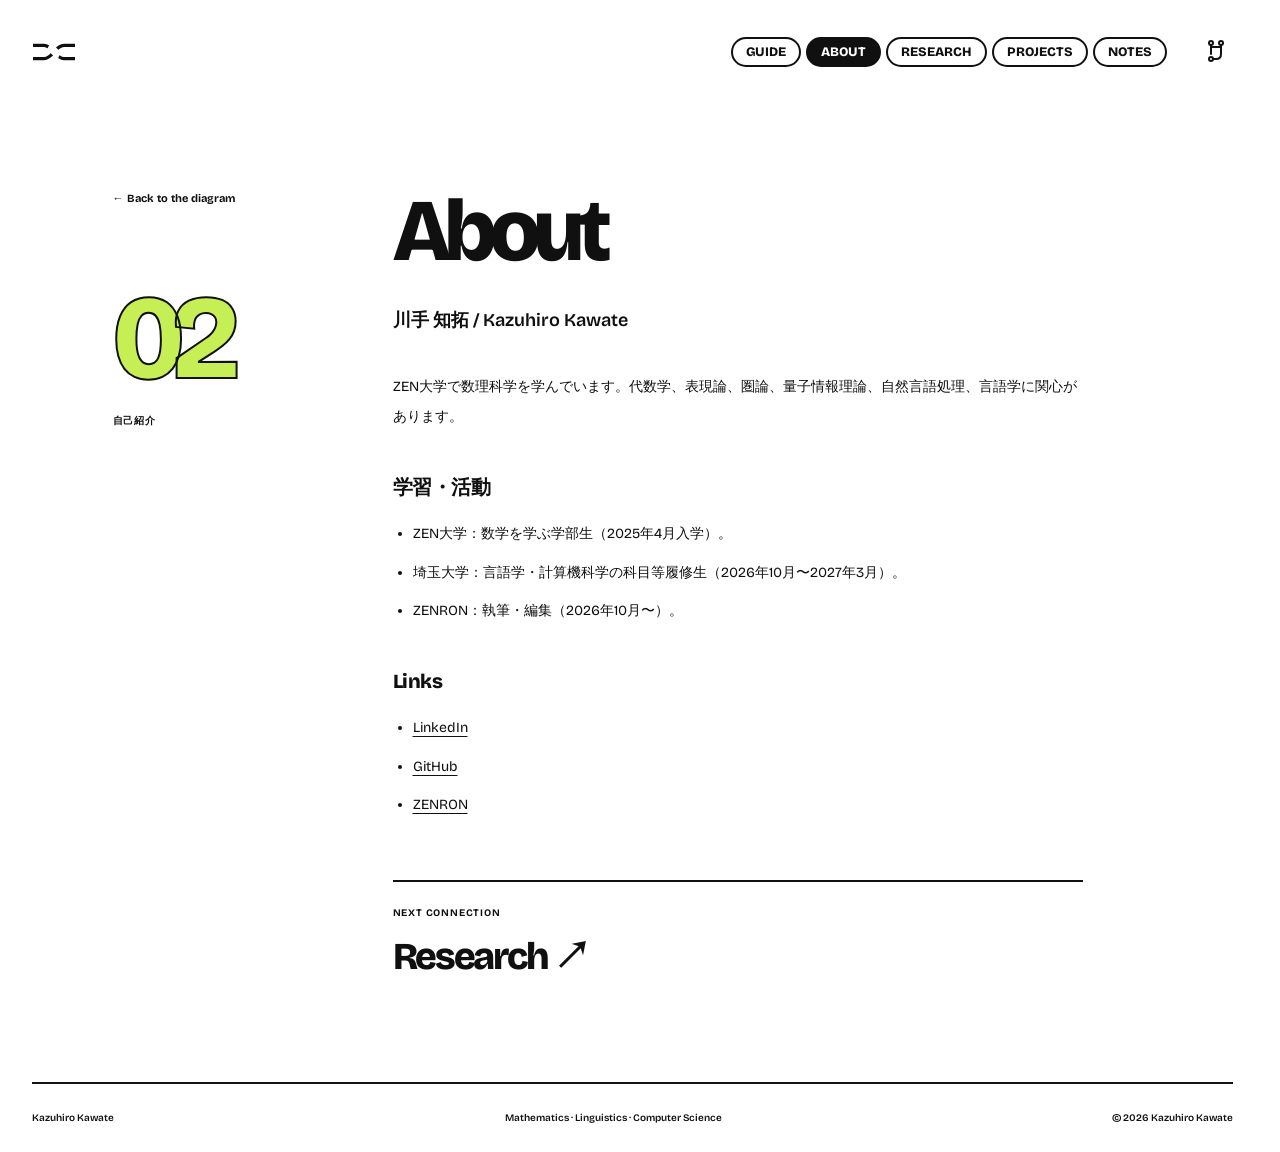
==== about/index.html @ 811c9a96 "Add latest site about" ====
<!doctype html>
<html lang="ja"><head><meta charset="utf-8"><meta name="viewport" content="width=device-width,initial-scale=1"><meta name="color-scheme" content="light"><title>About — Kazuhiro Kawate</title><meta name="description" content="川手知拓の個人研究サイト。数学・言語学・計算機科学のあいだを、触れられるストリング図式で探索する。"><link rel="icon" href="../assets/favicon.svg" type="image/svg+xml"><link rel="preload" href="../assets/fonts/bricolage-latin.woff2" as="font" type="font/woff2" crossorigin><link rel="stylesheet" href="../assets/style.css?v=1937d854e7c4"><link rel="canonical" href="https://kazuhiro-kawate.github.io/about/"><script src="../assets/diagram-model.js?v=383373b5e519" defer></script><script src="../assets/diagram-motion.js?v=80850148ad25" defer></script><script src="../assets/site.js?v=06f39db7d010" defer></script></head><body class="article-page"><a class="skip-link" href="#content">本文へスキップ</a><header class="site-header"><a class="identity" href="../index.html" aria-label="Kazuhiro Kawate ホーム"><svg viewBox="0 0 38 24" aria-hidden="true"><path d="M0 6h10c8 0 10 12 18 12h10M0 18h10C18 18 20 6 28 6h10"/><path class="mark-bridge" d="M14 7c4 2 6 6 10 8"/></svg></a><nav aria-label="メインナビゲーション"><a href="../guide/"  >Guide</a><a href="../about/"  aria-current=page>About</a><a href="../research/"  >Research</a><a href="../projects/"  >Projects</a><a href="../notes/"  >Notes</a></nav><a class="github-link" href="https://github.com/kazuhiro-kawate" aria-label="GitHubプロフィール"><svg viewBox="0 0 24 24" aria-hidden="true"><path d="M7 3v11m0-7h10m0 0v-4m0 4v7c0 3-2 5-5 5H7"/><circle cx="7" cy="3" r="2"/><circle cx="17" cy="3" r="2"/><circle cx="7" cy="19" r="2"/></svg></a></header><main id="content" class="article-layout"><aside class="article-aside"><a href="../index.html">← Back to the diagram</a><span class="article-number">02</span><span class="eyebrow">自己紹介</span></aside><article class="prose"><h1>About</h1>
<p>川手 知拓 / Kazuhiro Kawate</p>
<p>ZEN大学で数理科学を学んでいます。代数学、表現論、圏論、量子情報理論、自然言語処理、言語学に関心があります。</p>
<h2>学習・活動</h2>
<ul>
<li>ZEN大学：数学を学ぶ学部生（2025年4月入学）。</li>
<li>埼玉大学：言語学・計算機科学の科目等履修生（2026年10月〜2027年3月）。</li>
<li>ZENRON：執筆・編集（2026年10月〜）。</li>
</ul>
<h2>Links</h2>
<ul>
<li><a href="https://www.linkedin.com/in/kazuhiro-kawate/">LinkedIn</a></li>
<li><a href="https://github.com/kazuhiro-kawate">GitHub</a></li>
<li><a href="https://zenron.jp">ZENRON</a></li>
</ul><div class="article-next"><span class="eyebrow">NEXT CONNECTION</span><a href="../research/">Research ↗</a></div></article></main><footer class="site-footer"><a href="../index.html">Kazuhiro Kawate</a><span>Mathematics · Linguistics · Computer Science</span><span>© 2026 Kazuhiro Kawate</span></footer></body></html>
---- assets/style.css ----
@font-face {
  font-family: Bricolage;
  src: url('fonts/bricolage-latin.woff2') format('woff2');
  font-style: normal;
  font-weight: 200 800;
  font-display: swap;
}
:root {
  --paper: #fff;
  --ink: #101010;
  --muted: #656565;
  --rule: #dedede;
  --red: #bfef42;
  --teal: #7870f4;
  --violet: #ff714c;
  --sans: Bricolage, 'Arial Rounded MT Bold', 'Helvetica Neue', Arial, 'Hiragino Kaku Gothic ProN', sans-serif;
  --serif: var(--sans);
}
* { box-sizing: border-box; }
html { scrollbar-gutter: stable; }
body { margin: 0; background: var(--paper); color: var(--ink); font: 400 15px/1.6 var(--sans); -webkit-font-smoothing: antialiased; }
a { color: inherit; text-decoration: none; }
button,input { font: inherit; }
button { cursor: pointer; color: inherit; }
button,a,input { -webkit-tap-highlight-color: transparent; }
button:disabled { cursor: default; }
[hidden] { display: none !important; }
a:focus-visible,button:focus-visible,input:focus-visible,[tabindex]:focus-visible { outline: 3px solid #6757ed; outline-offset: 5px; }
.sr-only { position: absolute; width: 1px; height: 1px; padding: 0; margin: -1px; overflow: hidden; clip: rect(0,0,0,0); white-space: nowrap; border: 0; }
.skip-link { position: fixed; top: -100px; left: 20px; z-index: 50; border-radius: 30px; padding: 12px 20px; color: white; background: black; }
.skip-link:focus { top: 15px; }
.site-header { position: absolute; top: 0; left: 0; right: 0; height: 104px; padding: 0 32px; display: flex; align-items: center; gap: 32px; z-index: 10; }
.identity { display: flex; align-items: center; gap: 12px; font-size: 17px; font-weight: 800; line-height: 1.05; letter-spacing: -.055em; }
.identity svg { width: 42px; height: 28px; fill: none; stroke: var(--ink); stroke-width: 3; }
.identity svg .mark-bridge { stroke: white; stroke-width: 7; }
.identity-ja { display: block; margin-top: 5px; font: 500 9px/1.2 sans-serif; letter-spacing: .13em; }
.site-header nav { margin-left: auto; display: flex; gap: 5px; }
.site-header nav a { border: 2px solid var(--ink); border-radius: 99px; font-size: 13px; font-weight: 800; text-transform: uppercase; padding: 5px 13px; line-height: 1.25; transition: background .18s, color .18s; }
.site-header nav a:hover,.site-header nav [aria-current] { background: var(--ink); color: white; }
.github-link { font-size: 11px; font-weight: 800; display: flex; gap: 12px; align-items: center; }
.github-link span { font-size: 20px; }
.home,.home main,.journey,.scene { height: 100svh; height: 100dvh; overflow: hidden; }
.journey,.scene { position: relative; }
.scene::before { content: ''; position: absolute; width: 140%; left: -20%; top: 45%; height: 65%; pointer-events: none; background-image: linear-gradient(#1515150b 1px,transparent 1px),linear-gradient(90deg,#1515150b 1px,transparent 1px); background-size: 84px 84px; transform: perspective(700px) rotateX(58deg); transform-origin: 50% 0; mask-image: radial-gradient(ellipse at 50% 50%,#0007,transparent 65%); }
.intro { position: absolute; z-index: 2; left: 48px; top: max(160px,18%); pointer-events: none; }
.eyebrow { font-size: 10px; font-weight: 700; letter-spacing: .08em; line-height: 1.5; }
.intro .eyebrow { display: inline-flex; align-items: center; gap: 8px; margin: 0 0 28px; padding: 6px 10px; border: 1.5px solid var(--ink); border-radius: 20px; font-size: 9px; letter-spacing: .025em; background: white; }
.live-dot { display: inline-block; width: 7px; height: 7px; border-radius: 50%; background: var(--ink); }
.intro h1 { font: 800 clamp(96px,10.5vw,152px)/.78 var(--sans); letter-spacing: -.09em; margin: 0; font-optical-sizing: auto; }
.headline-line { display: block; }
.title-dot { color: var(--red); text-shadow: 1px 1px 0 #101010; }
.intro-description { margin: 28px 0 0; font: 600 12px/1.9 sans-serif; letter-spacing: .04em; }
.disciplines { display: flex; align-items: center; gap: 10px; margin-top: 20px; font-size: 9px; font-weight: 700; letter-spacing: .015em; }
.disciplines i { font-style: normal; color: #777; }
.diagram-viewport { position: absolute; inset: 0; overflow-x: auto; overflow-y: hidden; scrollbar-width: none; }
.diagram-viewport::-webkit-scrollbar { display: none; }
.diagram-world { position: absolute; top: calc(50% - 240px); left: 0; width: 3700px; height: 720px; }
.strings { position: absolute; inset: 0; width: 3700px; height: 720px; overflow: visible; pointer-events: none; }
.wire { fill: none; stroke: inherit; stroke-width: inherit; stroke-linecap: round; }
.tube-a { --tube: var(--red); }
.tube-b { --tube: var(--teal); }
.tube-c { --tube: var(--violet); }
.tube-shadow { fill: none; stroke: #141414; stroke-width: 26px; opacity: .16; filter: blur(7px); transform: translateY(12px); }
.tube-outline { fill: none; stroke: #1616164d; stroke-width: 23px; }
.tube-body { fill: none; stroke: var(--tube); stroke-width: 22px; filter: url(#tube-plastic); }
.tube-sheen { fill: none; stroke: white; stroke-width: 3px; opacity: .52; transform: translateY(-5px); }
.wire-gap,.wire-gap-c { stroke: white; stroke-width: 38px; }
.diagram-labels text { fill: var(--ink); font: 800 14px var(--sans); }
.diagram-asides { display: none; }
.diagram-node { position: absolute; width: 212px; height: 112px; transform: translate(-50%,-50%); z-index: 3; --node-color: var(--red); }
.diagram-node.teal { --node-color: var(--teal); }
.diagram-node.violet { --node-color: var(--violet); }
.node-index { position: absolute; left: 10px; top: -28px; padding: 2px 8px; background: #fff; border: 1.5px solid #111; border-radius: 30px; font-size: 9px; font-weight: 800; line-height: 1.3; white-space: nowrap; }
.node-card { position: relative; display: flex; width: 212px; height: 112px; gap: 15px; align-items: center; padding: 16px 20px; border: 2px solid #141414; border-radius: 27px; background: linear-gradient(155deg,#ffffff74,transparent 50%),var(--node-color); color: #111; box-shadow: inset 0 3px 0 #ffffffad,inset 0 -9px 0 #00000015,0 16px 16px -8px #00000033; cursor: grab; touch-action: none; user-select: none; transition: box-shadow .2s; }
.node-card::before,.node-card::after { content: ''; position: absolute; top: calc(50% - 9px); width: 18px; height: 18px; border-radius: 50%; border: 2px solid #111; background: var(--node-color); box-shadow: inset 1px 2px 4px #0003; z-index: -1; }
.node-card::before { left: -10px; }.node-card::after { right: -10px; }
.node-card:hover { box-shadow: inset 0 3px 0 #fff9,inset 0 -9px 0 #0002,0 24px 22px -8px #0004; }
.node-symbol { font: 800 52px/1 var(--sans); letter-spacing: -.1em; transition: transform .35s cubic-bezier(.2,.8,.2,1); }
.node-card:hover .node-symbol { transform: rotate(-12deg) scale(1.14); }
.node-title { font-size: 19px; font-weight: 800; letter-spacing: -.05em; line-height: 1; }
.node-title>span { display: block; margin-top: 9px; font: 600 9px sans-serif; letter-spacing: .03em; }
.node-arrow { align-self: start; margin-left: auto; font-size: 22px; font-weight: 800; line-height: 1; }
.drag-handle { position: absolute; top: 128px; left: 8px; border: 0; padding: 6px 2px; border-bottom: 1px solid #111; color: #444; background: transparent; font-size: 9px; font-weight: 800; cursor: grab; touch-action: none; white-space: nowrap; }
.drag-handle span { font-size: 15px; vertical-align: -1px; margin-right: 4px; }
.node-caption { position: absolute; top: 169px; left: 10px; font: 500 10px/1.5 sans-serif; color: #555; white-space: nowrap; }
.node-card.is-moving,.drag-handle.is-moving,.crossing-handle.is-moving { cursor: grabbing; }
.node-card.is-moving { box-shadow: inset 0 3px 0 #fff9,inset 0 -8px 0 #0002,0 26px 28px -8px #0005; }
.crossing-handle { position: absolute; z-index: 4; transform: translate(-50%,-50%); width: 54px; height: 84px; border: 0; background: transparent; font: 800 12px/1 var(--sans); padding: 0 0 62px; cursor: grab; touch-action: none; }
.crossing-handle::after { content: ''; position: absolute; left: 14px; top: 30px; width: 26px; height: 26px; border: 2px dashed black; border-radius: 50%; opacity: 0; }
.crossing-handle:hover::after,.crossing-handle:focus-visible::after { opacity: .8; }
.crossing-handle:disabled { pointer-events: none; }
.crossing-note { position: absolute; top: 53px; display: flex; flex-direction: column; gap: 10px; }
.crossing-note span:first-child { font-size: 28px; line-height: 1; font-weight: 800; letter-spacing: -.06em; }
.crossing-note span+span { font-size: 8px; font-weight: 700; letter-spacing: .04em; }
.end-note { position: absolute; left: 3420px; top: 0; white-space: nowrap; }
.end-note p { font: 800 72px/.86 var(--sans); letter-spacing: -.08em; margin: 28px 0; }
.end-note .eyebrow { font-size: 8px; }
.coherence-tools { position: absolute; top: 112px; right: 32px; z-index: 6; display: flex; gap: 1px; padding: 6px; border-radius: 40px; background: #111; box-shadow: 0 8px 15px -6px #0003; }
.coherence-tools button { border: 0; border-radius: 30px; padding: 9px 12px; background: transparent; color: #fff; font-size: 10px; font-weight: 700; line-height: 1.2; white-space: nowrap; transition: background .18s,color .18s; }
.coherence-tools button:hover { background: #fff; color: #111; }
.coherence-tools button:disabled { opacity: .27; background: transparent; color: white; }
.coherence-tools [aria-pressed=true] { color: #111; background: var(--red); }
.scene-bottom { position: absolute; bottom: 109px; left: 32px; right: 32px; display: flex; align-items: center; gap: 30px; z-index: 5; pointer-events: none; }
.scroll-cue { display: flex; align-items: center; gap: 14px; background: white; box-shadow: 0 0 20px 10px white; }
.scroll-cue>span:first-child { display: flex; width: 42px; height: 42px; justify-content: center; align-items: center; border: 2px solid #111; border-radius: 50%; font-size: 24px; font-weight: 700; }
.scroll-cue>div { font-size: 15px; line-height: 1.2; font-weight: 800; letter-spacing: -.035em; }
.scroll-cue>div span { display: block; font-size: 8px; font-weight: 500; letter-spacing: 0; margin-top: 7px; }
.cue-line { width: 50px; height: 2px; background: #111; }
.scroll-cue>span:last-child { font-size: 20px; font-weight: 800; }
.scene-note { margin-left: auto; font: 500 10px/1.8 sans-serif; text-align: right; background: white; box-shadow: 0 0 14px 5px white; }
.diagram-tools { display: flex; gap: 8px; pointer-events: auto; }
.text-button { display: inline-flex; align-items: center; gap: 22px; border: 2px solid #111; border-radius: 30px; padding: 9px 16px; background: white; font-size: 11px; font-weight: 800; line-height: 1.4; width: max-content; transition: color .15s,background .15s; }
.text-button:hover { background: #111; color: white; }
.journey-controls { position: absolute; bottom: 0; height: 74px; left: 32px; right: 32px; display: flex; gap: 24px; align-items: center; border-top: 2px solid #111; background: white; z-index: 6; }
.chapter-tabs { display: flex; gap: 14px; }
.chapter-tabs button { display: flex; align-items: center; gap: 6px; border: 0; border-radius: 30px; background: none; font-size: 10px; font-weight: 800; padding: 8px 12px; }
.chapter-tabs button.is-active { background: var(--ink); color: white; }
.chapter-tabs button span { font-size: 10px; }
.progress-track { flex: 1; height: 3px; background: #e5e5e5; border-radius: 4px; overflow: hidden; }
.progress-track span { display: block; height: 100%; background: #111; width: 100%; transform-origin: left; transform: scaleX(0); }
.journey-count { font-size: 11px; font-weight: 800; white-space: nowrap; }
.quiet * { scroll-behavior: auto !important; animation: none !important; transition: none !important; }
.quiet .intro { will-change: auto; }
.quiet .node-card:hover .node-symbol { transform: none; }
dialog { border: 3px solid #111; border-radius: 30px; background: white; padding: 32px 44px 42px; color: #111; width: min(790px,calc(100% - 40px)); max-height: 86svh; overscroll-behavior: contain; scrollbar-width: thin; box-shadow: 0 25px 100px #0004; animation: open-panel .25s cubic-bezier(.2,.8,.2,1); }
dialog::backdrop { background: #b3a9f04d; backdrop-filter: blur(8px); }
@keyframes open-panel { from { opacity: 0; transform: translateY(16px) scale(.985); } to { opacity: 1; transform: none; } }
html:has(dialog[open]) { overflow: hidden; }
.dialog-top { display: flex; align-items: center; justify-content: space-between; padding-bottom: 22px; margin-bottom: 36px; border-bottom: 2px solid #111; }
.dialog-top .eyebrow { padding: 4px 9px; border: 1.5px solid #111; border-radius: 20px; font-size: 9px; }
.close-dialog { border: 0; border-radius: 30px; background: #111; color: white; padding: 6px 14px; font-size: 12px; font-weight: 800; }
.close-dialog span { font-size: 25px; line-height: 1; vertical-align: -3px; margin-left: 14px; }
dialog>.text-button { margin-top: 28px; }
.prose { font: 400 14px/2.1 var(--sans); overflow-wrap: anywhere; }
.prose h1 { font: 800 clamp(56px,7vw,88px)/.95 var(--sans); letter-spacing: -.065em; margin: 0 0 32px; }
.prose h1+p { font-size: 18px; line-height: 1.6; font-weight: 600; margin-bottom: 38px; }
.prose h2 { font-size: 20px; line-height: 1.4; font-weight: 800; letter-spacing: -.025em; margin: 42px 0 18px; }
.prose p { margin: 0 0 22px; }
.prose ul { padding-left: 20px; margin: 0 0 26px; }
.prose li { margin: 9px 0; }
.prose a:not(.text-button) { text-decoration: underline; text-underline-offset: 4px; }
.prose a:hover { text-decoration-thickness: 2px; }
.prose code { font: 12px/1.5 monospace; background: #eaf9c8; padding: 4px 6px; border-radius: 5px; }
.small { font-size: 11px !important; line-height: 1.8; color: #666; }
.motion-setting { margin-top: 30px; font-size: 12px; }
.motion-setting label { display: flex; align-items: center; gap: 10px; cursor: pointer; }
.motion-setting input { accent-color: #111; }
.article-layout { display: grid; grid-template-columns: 200px minmax(0,690px); gap: 80px; max-width: 1100px; margin: auto; padding: 190px 30px 100px; }
.article-aside { display: flex; flex-direction: column; align-items: start; }
.article-aside>a { font-size: 11px; font-weight: 700; }
.article-number { font: 800 120px/1 var(--sans); letter-spacing: -.09em; margin-top: 70px; color: #c6ee55; -webkit-text-stroke: 2px #111; }
.article-aside>.eyebrow { margin-top: 16px; }
.article-next { border-top: 2px solid #111; margin-top: 60px; padding-top: 24px; display: flex; flex-direction: column; gap: 10px; }
.article-next>a { font: 800 38px var(--sans); letter-spacing: -.06em; text-decoration: none !important; }
.site-footer { display: flex; justify-content: space-between; margin: 0 32px; padding: 26px 0; gap: 20px; border-top: 2px solid #111; font-size: 10px; font-weight: 600; }
.compatibility { max-width: 760px; margin: 180px auto 90px; padding: 30px; }
.experiment { border: 2px solid #111; border-radius: 25px; padding: 28px; margin-top: 40px; background: #fafafa; }
.experiment>.eyebrow { margin: 0; font-size: 9px; }
.experiment h2 { font-size: 30px; letter-spacing: -.05em; margin-top: 20px; }
.experiment>p { font-size: 12px; }
.symmetry-diagram { width: 100%; height: auto; overflow: visible; display: block; margin: 35px 0; }
.symmetry-diagram path { fill: none; stroke-width: 9px; stroke-linecap: round; }
.symmetry-diagram .a { stroke: #7a49e8; }.symmetry-diagram .b { stroke: #81b72c; }.symmetry-diagram .gap { stroke: #fafafa; stroke-width: 19px; }
.symmetry-diagram text { fill: #111; font: 800 14px var(--sans); }
.equation { text-align: center; font-size: 17px !important; font-weight: 700; }.equation span { font-size: 11px; }
.experiment .small { margin-top: 20px; margin-bottom: 0; }
@media(min-width:761px) and (max-height:800px) {
  .intro { top: 166px; }
  .intro h1 { font-size: clamp(88px,9.4vw,120px); }
  .intro .eyebrow { margin-bottom: 22px; }
  .intro-description { margin-top: 22px; }
  .diagram-world { top: 100px; }
}
@media(max-width:1000px) {
  .site-header { padding: 0 26px; gap: 20px; }
  .site-header nav a { padding: 5px 10px; font-size: 11px; }
  .github-link { display: none; }
  .intro { left: 32px; }.intro h1 { font-size: 104px; }
  .scene-note { display: none; }.diagram-tools { margin-left: auto; }
  .coherence-tools { right: 26px; }
  .chapter-tabs { gap: 5px; }.chapter-tabs button { padding: 7px 9px; }
  .article-layout { grid-template-columns: 140px minmax(0,690px); gap: 40px; }
}
@media(max-width:760px) {
  .site-header { padding: 24px 22px 0; align-items: start; height: 110px; }
  .identity { font-size: 14px; gap: 9px; }.identity svg { width: 34px; }.identity-ja { font-size: 8px; }
  .site-header nav { position: absolute; left: 22px; right: 22px; top: 82px; justify-content: space-between; gap: 4px; }
  .site-header nav a { font-size: 10px; padding: 5px 11px; }
  .coherence-tools { top: auto; bottom: 152px; left: 22px; right: 22px; padding: 5px; justify-content: space-around; }
  .coherence-tools button { font-size: 9px; padding: 9px 7px; }
  .intro { top: 154px; left: 22px; right: 20px; }
  .intro .eyebrow { font-size: 7px; letter-spacing: 0; margin-bottom: 21px; padding: 5px 8px; }
  .intro h1 { font-size: clamp(56px,17.5vw,112px); line-height: .85; letter-spacing: -.085em; }
  .headline-line:first-child,.headline-line:nth-child(2) { display: inline; }
  .headline-line:first-child::after { content: ' '; }
  .headline-line:last-child { display: block; }
  .intro-description { font-size: 10px; margin-top: 17px; line-height: 1.8; }
  .disciplines { display: none; }
  .diagram-world { top: 280px; }
  .diagram-node { width: 190px; height: 100px; }
  .node-card { width: 190px; height: 100px; border-radius: 24px; padding: 15px 18px; gap: 13px; }
  .node-symbol { font-size: 48px; }.node-title { font-size: 18px; }.node-title>span { font-size: 8px; }
  .node-index { font-size: 8px; top: -25px; }.node-caption { display: none; }
  .drag-handle { top: 111px; font-size: 8px; }
  .tube-body { stroke-width: 15px; }.tube-outline { stroke-width: 16px; }.tube-sheen { stroke-width: 2px; transform: translateY(-3px); }.tube-shadow { stroke-width: 20px; transform: translateY(9px); }
  .wire-gap,.wire-gap-c { stroke-width: 27px; }
  .crossing-handle { font-size: 10px; }
  .crossing-note { top: 35px; }.crossing-note span:first-child { font-size: 23px; }.crossing-note span+span { font-size: 7px; }
  .scene-bottom { bottom: 85px; left: 22px; right: 22px; gap: 8px; }
  .scroll-cue { gap: 10px; box-shadow: none; }.scroll-cue>span:first-child { width: 32px; height: 32px; font-size: 18px; }
  .scroll-cue>div { font-size: 12px; }.scroll-cue>div span { display: none; }.cue-line,.scroll-cue>span:last-child { display: none; }
  .diagram-tools { gap: 6px; }.diagram-tools .text-button { padding: 7px 10px; font-size: 9px; }
  .journey-controls { left: 22px; right: 22px; height: 61px; gap: 0; justify-content: space-between; }
  .chapter-tabs { width: 100%; justify-content: space-between; gap: 0; }.chapter-tabs button { padding: 7px 7px; gap: 4px; font-size: 8px; }.chapter-tabs button span { font-size: 9px; }
  .progress-track,.journey-count { display: none; }
  .end-note { top: 20px; }.end-note p { font-size: 55px; }
  dialog { width: calc(100% - 22px); max-height: 88svh; border-radius: 24px; padding: 22px 24px 32px; }
  .dialog-top { margin-bottom: 28px; padding-bottom: 18px; }.dialog-top .eyebrow { font-size: 8px; }
  .prose { font-size: 13px; }.prose h1 { font-size: 62px; }.prose h1+p { font-size: 17px; }.prose h2 { font-size: 18px; }
  .article-layout { display: block; padding: 160px 24px 65px; }.article-aside { flex-direction: row; justify-content: space-between; margin-bottom: 36px; }.article-number { display: none; }.article-aside>.eyebrow { margin: 0; }
  .site-footer { margin: 0 24px; padding: 22px 0; flex-wrap: wrap; gap: 12px; font-size: 8px; }.site-footer span:nth-child(2) { order: 3; width: 100%; }
  .experiment { padding: 20px; border-radius: 20px; }.experiment h2 { font-size: 27px; }
  .compatibility { padding: 24px; margin: 150px auto 70px; }.compatibility h1 { font-size: 40px; }
}
@media(max-width:760px) and (max-height:750px) {
  .intro { top: 144px; }.intro h1 { font-size: clamp(49px,16.4vw,80px); }.intro .eyebrow { margin-bottom: 15px; }.intro-description { display: none; }
  .diagram-world { top: 285px; }
  .diagram-node,.node-card { height: 64px; }.node-card { padding: 9px 17px; border-radius: 20px; gap: 12px; }.node-symbol { font-size: 34px; }.node-title { font-size: 15px; }.node-title>span { font-size: 7px; margin-top: 4px; }
  .drag-handle { top: 78px; }.node-index { top: -22px; font-size: 7px; }
  .coherence-tools { bottom: 137px; }.scene-bottom { bottom: 78px; }.journey-controls { height: 57px; }
}
@media(min-width:761px) and (max-height:650px) {
  .intro { top: 145px; }.intro h1 { font-size: 88px; }.intro-description,.disciplines { display: none; }
  .diagram-node,.node-card { height: 72px; }.node-symbol { font-size: 38px; }.drag-handle { top: 82px; }.node-caption { display: none; }
}
@media(prefers-reduced-motion:reduce) { *,*::before,*::after { animation: none !important; transition: none !important; scroll-behavior: auto !important; } }
@media print { .home { height: auto; overflow: visible; }.home main,.site-header nav,.github-link,.article-aside,dialog,.coherence-tools,.motion-setting,.symmetry-toggle { display: none !important; }.article-layout { display: block; padding: 40px 0; }.site-header { position: static; }.prose { font-size: 11pt; }.prose h1 { font-size: 32pt; }.site-footer { margin: 20px 0; }.experiment { break-inside: avoid; } }
.node-card { background: radial-gradient(ellipse at var(--light-x,20%) var(--light-y,10%),#ffffff8c,transparent 70%),var(--node-color); }
@media(min-width:761px) {
  .intro h1 { letter-spacing: -.075em; }
  .intro-description { position: absolute; top: -2px; left: 350px; width: 240px; margin: 0; font-size: 11px; }
  .disciplines { position: absolute; top: 51px; left: 350px; width: 280px; margin: 0; gap: 7px; font-size: 8px; }
}
@media(max-width:760px) {
  .coherence-tools { top: 122px; bottom: auto; }
  .intro { top: 180px; }
}
@media(max-width:760px) and (max-height:750px) {
  .intro { top: 176px; }
  .intro .eyebrow { margin-bottom: 12px; }
}
.intro h1 { font-size: clamp(88px,8.5vw,124px); line-height: .83; letter-spacing: -.075em; }
.end-links { display: flex; flex-direction: column; align-items: start; gap: 10px; margin: 20px 0 28px; }
.end-links a { font-size: 25px; line-height: 1.1; letter-spacing: -.045em; font-weight: 800; }
.end-links a:hover { text-decoration: underline; text-underline-offset: 4px; }
@media(min-width:761px) {
  .intro-description { top: 245px; left: 0; }
  .disciplines { top: 300px; left: 0; }
}
@media(min-width:761px) and (max-height:800px) {
  .intro h1 { font-size: clamp(80px,8.4vw,110px); }
  .intro-description { top: 224px; }.disciplines { top: 280px; }
}
@media(max-width:760px) {
  .intro h1 { font-size: clamp(49px,15.8vw,96px); line-height: .9; }
  .headline-line:first-child,.headline-line:nth-child(2) { display: block; }
  .headline-line:first-child::after { content: none; }
  .intro-description { font-size: 10px; }
}
@media(max-width:760px) and (max-height:750px) {
  .intro h1 { font-size: clamp(47px,15vw,78px); }
}
@media(min-width:761px) {
  .intro-description { top: 280px; }.disciplines { top: 340px; }
}
@media(min-width:761px) and (max-height:800px) {
  .intro-description { top: 252px; }.disciplines { top: 312px; }
}
.github-link { display:flex!important; width:34px; height:34px; justify-content:center; }
.github-link svg { width:24px; height:24px; fill:white; stroke:#111; stroke-width:2; stroke-linecap:round; stroke-linejoin:round; }
.identity { width:44px; height:40px; justify-content:center; }
.composition-dock,.placement-hint { position:absolute; top:174px; right:32px; z-index:8; border:2px solid #111; border-radius:20px; padding:15px 18px; background:white; max-width:380px; box-shadow:0 10px 25px #0002; }
.selection-summary { margin:0 0 10px; font-size:12px; font-weight:800; }
.composition-dock>div { display:flex;gap:6px; }
.composition-dock button { border:1.5px solid #111; border-radius:20px; padding:6px 12px; font-size:11px; font-weight:700; background:white; }
.composition-dock button:hover { background:#111;color:white; }.composition-dock button:disabled { opacity:.3;cursor:default; }
.composition-feedback { font:500 10px/1.5 sans-serif; margin:9px 0 0; max-width:320px; }
.composition-feedback:empty { display:none; }
.node-select { position:absolute;top:-31px;right:8px;width:26px;height:26px;padding:0;border:2px solid #111;border-radius:50%;background:white;color:#111;font-size:16px;z-index:5; }
.node-select[aria-pressed=true] { background:#111;color:white; }
.diagram-node.selected .node-card { outline:3px solid #111;outline-offset:5px; }
.compose-mode .node-card { cursor:pointer; }
.composite-node { width:296px; }
.composite-node .node-card { width:296px; background:linear-gradient(145deg,#f7f1ff,#d4cbff); padding:22px 30px;justify-content:center;flex-direction:column;gap:8px; }
.composite-node .node-symbol { font-size:30px;line-height:1.2;letter-spacing:-.04em;text-align:center;word-break:normal;max-width:240px; }
.composite-node .node-title { font-size:13px;letter-spacing:0;text-align:center; }.composite-node .node-title>span { margin-top:6px; }
.composite-node .node-arrow { position:absolute;top:14px;right:16px; }
.composite-node .node-card::before,.composite-node .node-card::after { display:none; }
.composite-port { position:absolute;left:-10px;width:18px;height:18px;border:2px solid #111;border-radius:50%;background:var(--port-color);transform:translateY(-50%); }
.composite-port.output { left:auto;right:-10px; }.composite-port.is-identity { background:white; }
.composite-port-label { position:absolute;left:17px;transform:translateY(-50%);font:800 9px var(--sans); }
.composite-links { display:flex;flex-wrap:wrap;gap:9px;margin-top:16px; }
.composite-links button { border:2px solid #111;border-radius:24px;background:white;padding:9px 15px;font-size:12px;font-weight:700; }.composite-links button:hover{background:#111;color:white;}
.pair-preview { position:absolute;width:160px;height:90px;transform:translate(-50%,-50%);pointer-events:none;z-index:5;opacity:.7; }
.pair-preview svg { width:100%;height:100%;overflow:visible; }.pair-preview path {fill:none;stroke:#111;stroke-width:4;stroke-dasharray:6 5;}.pair-preview>span{position:absolute;top:-22px;left:65px;font:800 15px var(--sans);}
.pair-remove { position:absolute;transform:translate(-50%,-50%);z-index:5;border:1.5px solid #111;border-radius:20px;background:white;padding:4px 8px;font:800 10px var(--sans); }
.pair-remove:hover { background:#111;color:white; }.pair-mode .diagram-viewport { cursor:crosshair; }.placement-hint { font:600 11px/1.7 sans-serif; }
@media(max-width:760px){
 .site-header {justify-content:space-between;}.site-header nav{top:78px;}.github-link{margin-left:auto;}.coherence-tools{gap:0;}.coherence-tools button{padding:8px 5px;font-size:8px;}
 .composition-dock,.placement-hint{top:180px;left:22px;right:22px;padding:12px 13px;max-width:none;}.composition-dock button{font-size:10px;padding:6px 10px;}.compose-mode .intro,.pair-mode .intro{visibility:hidden!important;}
 .composite-node,.composite-node .node-card{width:296px;}.composite-node .node-symbol{font-size:26px;}.composite-node .node-title{font-size:11px;}.composite-port-label{font-size:8px;}
}
.scene-bottom { justify-content:flex-end; }
.port-layer { position:absolute;inset:0;pointer-events:none; }
.composite-node .node-card { padding:16px 28px; }
.composite-node { animation:composite-reveal .2s ease-out; }
@keyframes composite-reveal { from{opacity:0}to{opacity:1} }
@media(max-width:760px) and (max-height:750px){.composite-node .node-card{padding:8px 28px;gap:3px;}.composite-node .node-title{font-size:10px;}.composite-node .node-title>span{display:none}}
@media(min-width:761px){.composition-dock{top:160px;padding:9px 13px;}.selection-summary{margin-bottom:5px;font-size:11px;line-height:1.3;}.composition-dock button{padding:4px 10px;}.composition-feedback{margin-top:5px}}
@media(min-width:761px) and (max-height:650px){.composition-dock{left:32px;right:auto;top:155px;}.composition-dock .selection-summary{display:none}.coherence-tools{top:94px}}
.composite-node .node-symbol,#composite-title { font-family:Georgia,'Times New Roman',serif;font-weight:600;letter-spacing:-.025em; }
/* The viewport is the only scroll container in the diagram. Focus must never
   scroll the enclosing scene and pull fixed controls over the header. */
.home main,.journey,.scene { overflow:clip; }

.identity-option { display:flex;align-items:center;gap:7px;margin-top:8px;font:600 10px/1.4 sans-serif;cursor:pointer; }
.identity-option input { accent-color:#111;width:14px;height:14px;margin:0; }
.composite-node.omits-identities .node-symbol { position:absolute;left:28px;right:28px;top:var(--formula-y);transform:translateY(-50%); }
.composite-node.omits-identities .node-title { position:absolute;left:28px;right:28px;top:var(--caption-y);transform:translateY(-50%); }
/* Keep the inspector clear of the box selection controls below it. */
@media(min-width:761px){.composition-dock{left:32px;right:auto;top:160px}.composition-dock .identity-option{margin-top:5px}}

.compose-mode .intro { visibility:hidden; }

/* Straight incoming wires leave the name and site label above the diagram. */
.intro .intro-caption { display:block;width:max-content;margin:20px 0 0;border:0;padding:0;background:none;font-size:10px;letter-spacing:.09em; }
@media(min-width:761px){
 .intro { top:clamp(112px,15vh,148px); }
 .intro h1 { font-size:clamp(74px,7.5vw,112px); }
 .intro .intro-caption { margin-top:14px; }
 .composition-dock { left:auto;right:32px;top:166px;max-width:380px; }
}
@media(min-width:761px) and (max-height:650px){
 .intro{top:108px}.intro h1{font-size:clamp(58px,5.6vw,82px)}.intro .intro-caption{margin-top:14px}
 .composition-dock{left:auto;right:32px;top:145px}
}
@media(max-width:760px){
 .intro { top:176px; }
 .intro .intro-caption { display:block;margin-top:16px;font-size:8px; }
 .site-header nav a { font-size:9px;padding:5px 8px; }
 .chapter-tabs button{padding:7px 4px;gap:3px}.chapter-tabs button span{font-size:8px}
 .composition-dock { top:172px;left:auto;right:22px;width:max-content;max-width:calc(100% - 44px); }
}

.compose-mode .crossing-note { visibility:hidden; }

.wire-gap-b { stroke:white;stroke-width:38px; }
.crossing-note { display:flex;border:0;background:transparent;text-align:left;color:#111;cursor:pointer;pointer-events:auto; }
.crossing-note:hover { text-decoration:underline;text-underline-offset:5px; }
.word-dock { position:absolute;right:32px;top:166px;z-index:8;width:440px;max-height:calc(100dvh - 255px);overflow:auto;border:2px solid #111;border-radius:20px;background:white;padding:16px;box-shadow:0 10px 25px #0002; }
.word-heading { display:flex;align-items:center;justify-content:space-between;font-size:14px; }.word-heading button{border:0;background:transparent;font-size:22px;}
.word-explanation,.word-status,.word-limit { font:500 10px/1.7 sans-serif;margin:8px 0; }.word-status{min-height:17px}.word-limit{color:#666;margin-bottom:0}
.word-tokens { display:flex;flex-wrap:wrap;gap:6px;list-style:none;margin:12px 0;padding:0;max-height:150px;overflow:auto;counter-reset:word; }
.word-tokens li { display:flex;align-items:center;border:1.5px solid #111;border-radius:10px;counter-increment:word; }.word-tokens li::before{content:counter(word);font-size:8px;color:#666;padding-left:5px;}
.word-tokens select { border:0;background:transparent;padding:5px;font:600 17px Georgia,serif; }.word-tokens button{border:0;background:transparent;padding:5px;font-size:13px;}
.word-add,.word-actions{display:flex;align-items:center;flex-wrap:wrap;gap:6px;margin-top:9px;font-size:10px}.word-add select{font:600 17px Georgia,serif;border:1px solid #111;border-radius:8px;padding:3px;}
.word-dock button:not([data-word-close]) { border:1px solid #111;border-radius:14px;background:white;padding:5px 9px;font-size:10px; }.word-dock button:disabled{opacity:.3}.word-dock [data-word-apply]{background:#111!important;color:white}
.word-mode .intro,.word-mode .crossing-note{visibility:hidden!important}
@media(max-width:760px){.word-dock{top:172px;right:22px;width:calc(100% - 44px);max-height:calc(100dvh - 250px);padding:12px}.word-explanation{font-size:9px}.word-tokens{max-height:110px}.word-add,.word-actions{gap:5px}.word-dock button:not([data-word-close]){padding:5px 7px;font-size:9px}.coherence-tools button{padding-left:4px;padding-right:4px}.wire-gap-b{stroke-width:27px}}
@media(min-width:761px) and (max-height:650px){.word-dock{top:145px;max-height:calc(100dvh - 235px)}}

@media(max-width:760px){.site-header nav a{font-size:8px;padding:5px 6px;white-space:nowrap}.intro .intro-caption{margin-top:10px;font-size:7px}}
.word-heading { position:sticky;top:0;z-index:2;background:white;box-shadow:0 -16px 0 white;padding-bottom:5px; }

.word-target-row { display:flex;align-items:center;justify-content:space-between;gap:8px;font:500 10px/1.6 sans-serif;margin:8px 0; }
.word-pad { display:flex;gap:7px;margin:10px 0; }.word-pad button[data-sigma]{min-width:65px;font:600 23px/1.2 Georgia,serif!important;padding:7px 12px!important;border-radius:12px!important}.word-pad [data-word-delete]{margin-left:auto}
.word-tokens .word-token { border:0!important;border-radius:7px!important;font:600 19px Georgia,serif!important;min-width:46px;min-height:34px;padding:4px 8px!important; }
.word-tokens .word-token[aria-pressed=true] { background:var(--red)!important;outline:2px solid #111;outline-offset:-2px; }
@media(max-width:760px){.word-pad{gap:5px}.word-pad button[data-sigma]{min-width:48px;padding:6px 8px!important;font-size:21px!important}.word-pad [data-word-delete]{padding:6px 7px!important}.word-tokens .word-token{min-width:44px}}

.end-links { display:grid;grid-template-columns:1fr 1fr;gap:6px;margin:8px 0;align-items:stretch; }
.end-links a { font-size:11px;line-height:1.2;letter-spacing:0;padding:4px 8px;border:1.5px solid #111;border-radius:20px;text-align:center; }
.end-note>.eyebrow{font-size:8px}.end-note>.text-button{font-size:9px;padding:6px 11px}

.word-position-tools { display:flex;gap:5px;align-items:center; }
.word-tokens .word-token { touch-action:none;cursor:grab;user-select:none; }
.word-tokens .word-token.word-grabbed { opacity:.35;cursor:grabbing; }
.word-tokens .word-token.word-drop-target { outline:3px solid #6757ed;outline-offset:1px;background:#eeeaff!important; }
.word-drag-preview { position:fixed;z-index:100;pointer-events:none;transform:translate(-50%,-125%);padding:6px 14px;border:2px solid #111;border-radius:12px;background:var(--red);font:600 23px Georgia,serif;box-shadow:0 8px 16px #0002; }
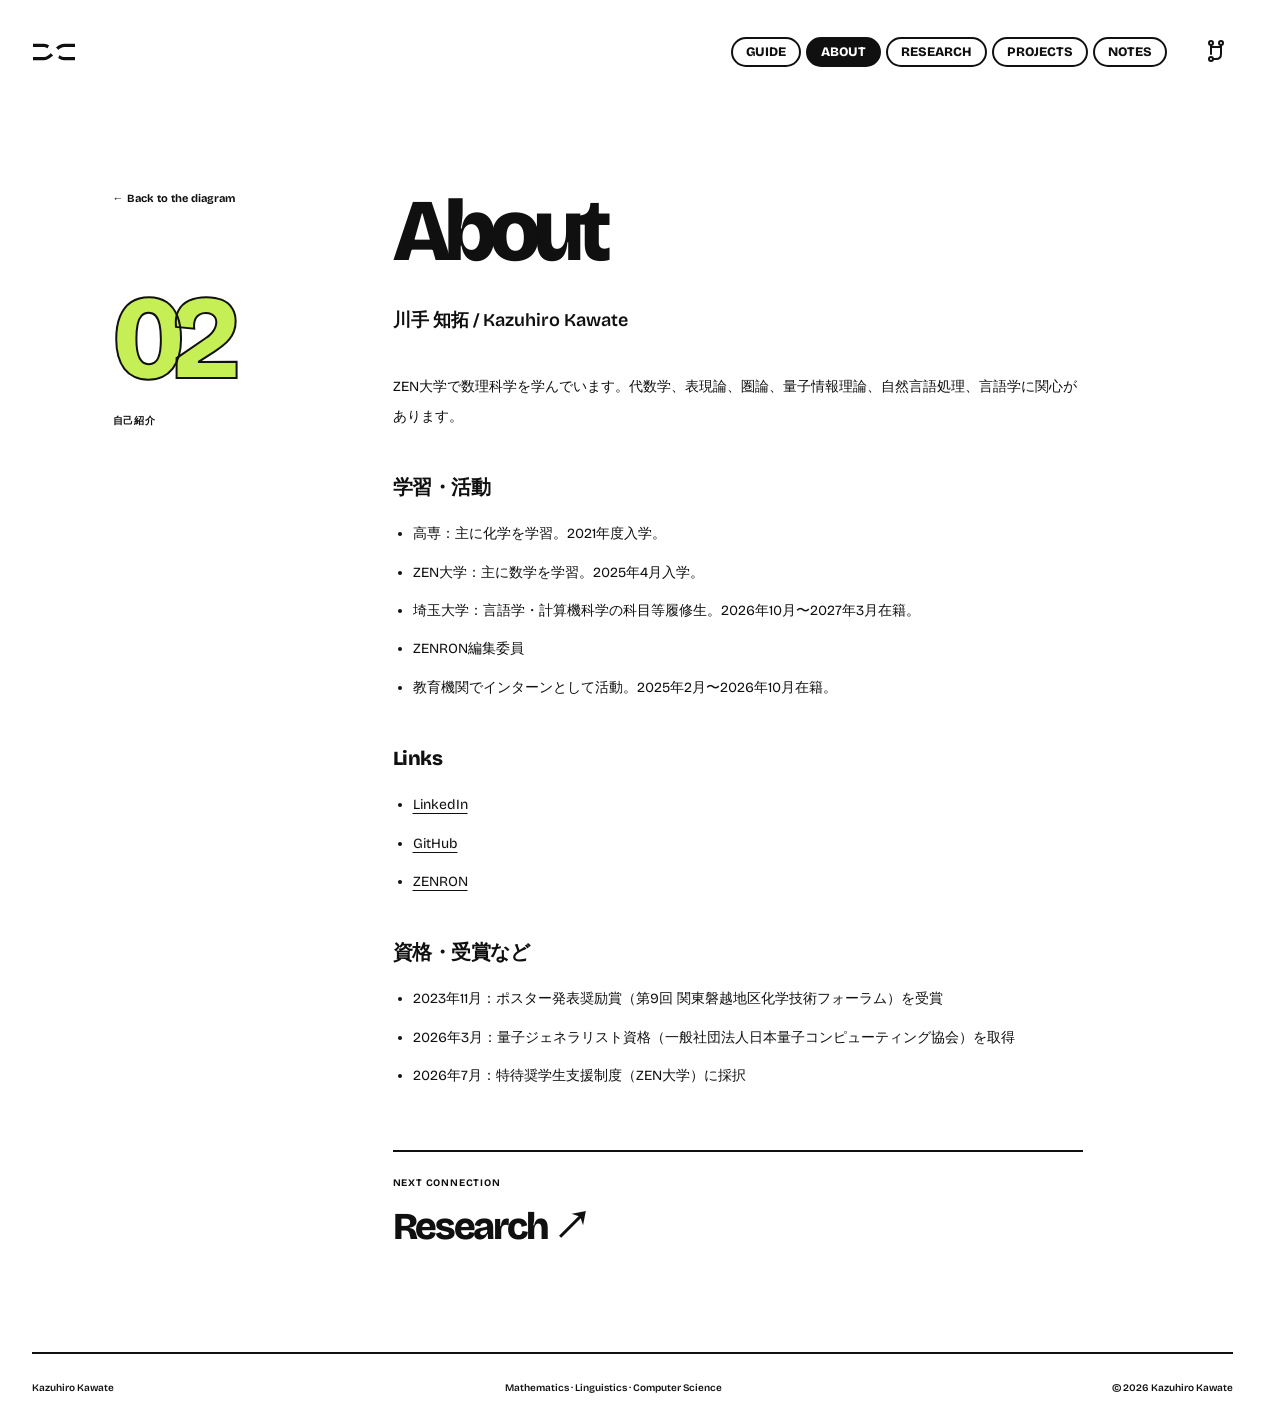
==== commit 24425f9a: "Add files via upload" ====
--- a/about/index.html
+++ b/about/index.html
@@ -1,16 +1,24 @@
 <!doctype html>
-<html lang="ja"><head><meta charset="utf-8"><meta name="viewport" content="width=device-width,initial-scale=1"><meta name="color-scheme" content="light"><title>About — Kazuhiro Kawate</title><meta name="description" content="川手知拓の個人研究サイト。数学・言語学・計算機科学のあいだを、触れられるストリング図式で探索する。"><link rel="icon" href="../assets/favicon.svg" type="image/svg+xml"><link rel="preload" href="../assets/fonts/bricolage-latin.woff2" as="font" type="font/woff2" crossorigin><link rel="stylesheet" href="../assets/style.css?v=1937d854e7c4"><link rel="canonical" href="https://kazuhiro-kawate.github.io/about/"><script src="../assets/diagram-model.js?v=383373b5e519" defer></script><script src="../assets/diagram-motion.js?v=80850148ad25" defer></script><script src="../assets/site.js?v=06f39db7d010" defer></script></head><body class="article-page"><a class="skip-link" href="#content">本文へスキップ</a><header class="site-header"><a class="identity" href="../index.html" aria-label="Kazuhiro Kawate ホーム"><svg viewBox="0 0 38 24" aria-hidden="true"><path d="M0 6h10c8 0 10 12 18 12h10M0 18h10C18 18 20 6 28 6h10"/><path class="mark-bridge" d="M14 7c4 2 6 6 10 8"/></svg></a><nav aria-label="メインナビゲーション"><a href="../guide/"  >Guide</a><a href="../about/"  aria-current=page>About</a><a href="../research/"  >Research</a><a href="../projects/"  >Projects</a><a href="../notes/"  >Notes</a></nav><a class="github-link" href="https://github.com/kazuhiro-kawate" aria-label="GitHubプロフィール"><svg viewBox="0 0 24 24" aria-hidden="true"><path d="M7 3v11m0-7h10m0 0v-4m0 4v7c0 3-2 5-5 5H7"/><circle cx="7" cy="3" r="2"/><circle cx="17" cy="3" r="2"/><circle cx="7" cy="19" r="2"/></svg></a></header><main id="content" class="article-layout"><aside class="article-aside"><a href="../index.html">← Back to the diagram</a><span class="article-number">02</span><span class="eyebrow">自己紹介</span></aside><article class="prose"><h1>About</h1>
+<html lang="ja"><head><meta charset="utf-8"><meta name="viewport" content="width=device-width,initial-scale=1"><meta name="color-scheme" content="light"><title>About — Kazuhiro Kawate</title><meta name="description" content="Personal academic website of Kazuhiro Kawate."><link rel="icon" href="../assets/favicon.svg" type="image/svg+xml"><link rel="preload" href="../assets/fonts/bricolage-latin.woff2" as="font" type="font/woff2" crossorigin><link rel="stylesheet" href="../assets/style.css?v=1937d854e7c4"><link rel="canonical" href="https://limxiao.github.io/about/"><script src="../assets/diagram-model.js?v=383373b5e519" defer></script><script src="../assets/diagram-motion.js?v=80850148ad25" defer></script><script src="../assets/site.js?v=06f39db7d010" defer></script></head><body class="article-page"><a class="skip-link" href="#content">本文へスキップ</a><header class="site-header"><a class="identity" href="../index.html" aria-label="Kazuhiro Kawate ホーム"><svg viewBox="0 0 38 24" aria-hidden="true"><path d="M0 6h10c8 0 10 12 18 12h10M0 18h10C18 18 20 6 28 6h10"/><path class="mark-bridge" d="M14 7c4 2 6 6 10 8"/></svg></a><nav aria-label="メインナビゲーション"><a href="../guide/"  >Guide</a><a href="../about/"  aria-current=page>About</a><a href="../research/"  >Research</a><a href="../projects/"  >Projects</a><a href="../notes/"  >Notes</a></nav><a class="github-link" href="https://github.com/limxiao" aria-label="GitHubプロフィール"><svg viewBox="0 0 24 24" aria-hidden="true"><path d="M7 3v11m0-7h10m0 0v-4m0 4v7c0 3-2 5-5 5H7"/><circle cx="7" cy="3" r="2"/><circle cx="17" cy="3" r="2"/><circle cx="7" cy="19" r="2"/></svg></a></header><main id="content" class="article-layout"><aside class="article-aside"><a href="../index.html">← Back to the diagram</a><span class="article-number">02</span><span class="eyebrow">自己紹介</span></aside><article class="prose"><h1>About</h1>
 <p>川手 知拓 / Kazuhiro Kawate</p>
 <p>ZEN大学で数理科学を学んでいます。代数学、表現論、圏論、量子情報理論、自然言語処理、言語学に関心があります。</p>
 <h2>学習・活動</h2>
 <ul>
-<li>ZEN大学：数学を学ぶ学部生（2025年4月入学）。</li>
-<li>埼玉大学：言語学・計算機科学の科目等履修生（2026年10月〜2027年3月）。</li>
-<li>ZENRON：執筆・編集（2026年10月〜）。</li>
+<li>高専：主に化学を学習。2021年度入学。</li>
+<li>ZEN大学：主に数学を学習。2025年4月入学。</li>
+<li>埼玉大学：言語学・計算機科学の科目等履修生。2026年10月〜2027年3月在籍。</li>
+<li>ZENRON編集委員</li>
+<li>教育機関でインターンとして活動。2025年2月〜2026年10月在籍。</li>
 </ul>
 <h2>Links</h2>
 <ul>
 <li><a href="https://www.linkedin.com/in/kazuhiro-kawate/">LinkedIn</a></li>
-<li><a href="https://github.com/kazuhiro-kawate">GitHub</a></li>
+<li><a href="https://github.com/limxiao">GitHub</a></li>
 <li><a href="https://zenron.jp">ZENRON</a></li>
+</ul>
+<h2>資格・受賞など</h2>
+<ul>
+<li>2023年11月：ポスター発表奨励賞（第9回 関東磐越地区化学技術フォーラム）を受賞</li>
+<li>2026年3月：量子ジェネラリスト資格（一般社団法人日本量子コンピューティング協会）を取得</li>
+<li>2026年7月：特待奨学生支援制度（ZEN大学）に採択</li>
 </ul><div class="article-next"><span class="eyebrow">NEXT CONNECTION</span><a href="../research/">Research ↗</a></div></article></main><footer class="site-footer"><a href="../index.html">Kazuhiro Kawate</a><span>Mathematics · Linguistics · Computer Science</span><span>© 2026 Kazuhiro Kawate</span></footer></body></html>
